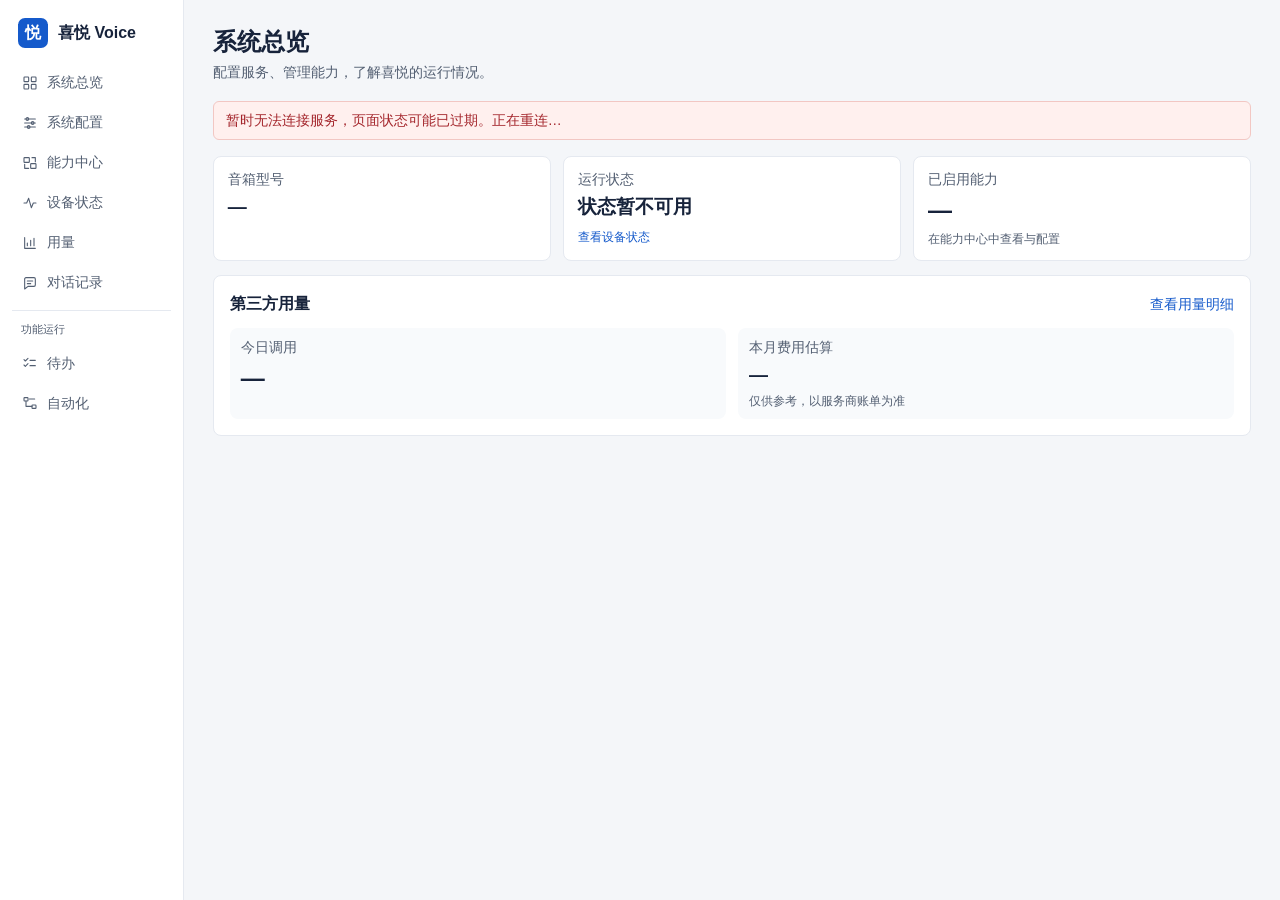
==== web/index.html @ 6c2dd3af "chore: organize source and use a single repository README" ====
<!doctype html>
<html lang="zh-CN">
<head><meta charset="utf-8"><meta name="viewport" content="width=device-width,initial-scale=1"><title>喜悦 Voice · 控制台</title><link rel="stylesheet" href="/style.css"><script src="/app.js" defer></script></head>
<body class="console">
<svg xmlns="http://www.w3.org/2000/svg" class="icon-library" aria-hidden="true" width="0" height="0">
  <symbol id="icon-home" viewBox="0 0 24 24"><rect x="3" y="3" width="7" height="7" rx="1"/><rect x="14" y="3" width="7" height="7" rx="1"/><rect x="3" y="14" width="7" height="7" rx="1"/><rect x="14" y="14" width="7" height="7" rx="1"/></symbol>
  <symbol id="icon-system" viewBox="0 0 24 24"><path d="M4 6h16M4 12h16M4 18h16"/><circle cx="8" cy="6" r="2"/><circle cx="16" cy="12" r="2"/><circle cx="10" cy="18" r="2"/></symbol>
  <symbol id="icon-abilities" viewBox="0 0 24 24"><rect x="3" y="4" width="8" height="7" rx="1"/><rect x="13" y="13" width="8" height="7" rx="1"/><path d="M15 4h5v6M4 14v6h6"/></symbol>
  <symbol id="icon-device-status" viewBox="0 0 24 24"><path d="M3 12h4l3-7 4 14 3-7h4"/></symbol>
  <symbol id="icon-usage" viewBox="0 0 24 24"><path d="M4 4v16h16M8 16v-4m5 4V8m5 8V5"/></symbol>
  <symbol id="icon-dialogues" viewBox="0 0 24 24"><path d="M20 15a2 2 0 0 1-2 2H9l-5 4V6a2 2 0 0 1 2-2h12a2 2 0 0 1 2 2zM8 9h8m-8 4h5"/></symbol>
  <symbol id="icon-tasks" viewBox="0 0 24 24"><path d="m3 7 2 2 4-4m-6 10 2 2 4-4m3-5h8m-8 8h8"/></symbol>
  <symbol id="icon-automation" viewBox="0 0 24 24"><rect x="3" y="4" width="6" height="5" rx="1"/><rect x="15" y="15" width="6" height="5" rx="1"/><path d="M6 9v8h9m-4-11h8"/></symbol>
  <symbol id="icon-timer" viewBox="0 0 24 24"><circle cx="12" cy="13" r="8"/><path d="M12 9v4l3 2M9 2h6m-3 0v3m7 0 2 2"/></symbol>
  <symbol id="icon-alarm" viewBox="0 0 24 24"><circle cx="12" cy="13" r="8"/><path d="M12 9v4l3 2M3 6l4-4m10 0 4 4M6 19l-2 2m14-2 2 2"/></symbol>
  <symbol id="icon-logout" viewBox="0 0 24 24"><path d="M10 20H5V4h5m4 4 4 4-4 4m-5-4h9"/></symbol>
  <symbol id="icon-menu" viewBox="0 0 24 24"><path d="M4 6h16M4 12h16M4 18h16"/></symbol>
  <symbol id="icon-plus" viewBox="0 0 24 24"><path d="M12 5v14M5 12h14"/></symbol>
</svg>
<aside class="sidebar">
  <a class="brand" href="#home"><span class="brandmark" aria-hidden="true">悦</span><span class="brand-name">喜悦 Voice</span></a>
  <button id="mobile-nav-toggle" type="button" class="secondary" aria-controls="console-nav" aria-expanded="false"><svg class="nav-icon" aria-hidden="true"><use href="#icon-menu"></use></svg>菜单</button>
  <nav id="console-nav" aria-label="主导航">
    <button data-page="home" class="selected"><svg class="nav-icon" aria-hidden="true"><use href="#icon-home"></use></svg> 系统总览</button>
    <button data-page="system"><svg class="nav-icon" aria-hidden="true"><use href="#icon-system"></use></svg> 系统配置</button>
    <button data-page="abilities"><svg class="nav-icon" aria-hidden="true"><use href="#icon-abilities"></use></svg> 能力中心</button>
    <button data-page="device-status"><svg class="nav-icon" aria-hidden="true"><use href="#icon-device-status"></use></svg> 设备状态</button>
    <button data-page="usage"><svg class="nav-icon" aria-hidden="true"><use href="#icon-usage"></use></svg> 用量</button>
    <button data-page="dialogues"><svg class="nav-icon" aria-hidden="true"><use href="#icon-dialogues"></use></svg> 对话记录</button>
    <div class="nav-caption">功能运行</div>
    <button data-page="tasks"><svg class="nav-icon" aria-hidden="true"><use href="#icon-tasks"></use></svg> 待办</button>
    <div id="capability-menu"></div>
    <button data-page="automation"><svg class="nav-icon" aria-hidden="true"><use href="#icon-automation"></use></svg> 自动化</button>
    <button id="owner-logout" type="button" hidden><svg class="nav-icon" aria-hidden="true"><use href="#icon-logout"></use></svg>退出登录</button>
  </nav>
</aside>
<main>
  <header class="page-header"><div><h1 id="page-title">系统总览</h1><p id="page-subtitle">配置服务、管理能力，了解喜悦的运行情况。</p></div><div class="page-actions"><button class="primary" id="new-task" hidden><svg class="nav-icon" aria-hidden="true"><use href="#icon-plus"></use></svg>添加待办</button><button class="primary" id="http-open" type="button" hidden><svg class="nav-icon" aria-hidden="true"><use href="#icon-plus"></use></svg>添加工具</button></div></header>
  <div id="connection-error" role="alert" hidden>暂时无法连接服务，页面状态可能已过期。正在重连…</div>
  <section id="home" class="page">
    <section id="first-setup" class="overview-banner" hidden>
      <div><h2>首次配置喜悦</h2><p id="setup-next"></p></div>
      <button id="setup-action" type="button" class="primary">配置大模型</button>
    </section>
    <div class="stats overview-stats"><article><span>音箱型号</span><strong class="text-stat" id="device-name">—</strong><small id="runtime-version"></small></article><article><span>运行状态</span><strong class="text-stat" id="runtime-state">连接中</strong><small id="runtime-uptime">正在读取实时状态</small><a class="stat-link" href="#device-status">查看设备状态</a></article><article><span>已启用能力</span><strong id="stat-abilities">—</strong><small>在能力中心中查看与配置</small></article></div>
    <section class="settings-panel">
      <div class="section-heading"><h2>第三方用量</h2><a href="#usage">查看用量明细</a></div>
      <div class="stats overview-stats">
        <article><span>今日调用</span><strong id="home-usage-calls">—</strong></article>
        <article><span>本月费用估算</span><strong class="text-stat" id="home-usage-cost">—</strong><small id="home-usage-coverage">仅供参考，以服务商账单为准</small></article>
      </div>
    </section>
  </section>
  <section id="abilities" class="page" hidden>
    <div id="ability-list"></div>
  </section>
  <section id="tasks" class="page" hidden><div class="section-heading"><p>记录要做的事，完成后标记。</p></div><div id="task-list"></div>
  </section>
  <section id="timers" class="page" hidden>
    <form id="timer-form" class="settings-panel clock-form">
      <label>名称（可选）<input name="name" maxlength="40"></label>
      <label>小时<input name="hours" type="number" min="0" max="24" value="0" required></label>
      <label>分钟<input name="minutes" type="number" min="0" max="59" value="5" required></label>
      <label>秒<input name="seconds" type="number" min="0" max="59" value="0" required></label>
      <button type="submit" class="primary">开始倒计时</button>
    </form>
    <div id="timer-list"></div>
  </section>
  <section id="alarms" class="page" hidden>
    <form id="alarm-form" class="settings-panel clock-form">
      <label>闹钟名称<input name="name" value="闹钟" maxlength="40" required></label>
      <label>首次响铃时间<input name="local_time" type="datetime-local" required></label>
      <label>重复<select name="repeat"><option value="once">一次</option><option value="daily">每天</option><option value="weekdays">工作日</option></select></label>
      <button type="submit" id="alarm-save" class="primary">添加闹钟</button>
      <button type="button" id="alarm-edit-cancel" class="secondary" hidden>取消编辑</button>
    </form>
    <div id="alarm-list"></div>
  </section>
  <section id="capability" class="page" hidden>
    <div class="actions" id="custom-capability-actions"></div>
    <div id="custom-capability-runs"></div>
  </section>
  <section id="automation" class="page" hidden>
    <div class="automation-tabs" role="group" aria-label="自动化类型">
      <button type="button" data-automation="rules" aria-pressed="true" aria-controls="automation-rules">流程</button>
      <button type="button" data-automation="runs" aria-pressed="false" aria-controls="automation-runs">运行记录</button>
    </div>
    <section id="automation-rules">
      <div class="section-heading"><p><a href="/help.html#automation">查看自动化指南</a></p><div class="actions rule-list-actions">
        <button id="import-ability" type="button" class="secondary">导入流程</button><input id="ability-file" type="file" accept="application/json,.json" hidden>
        <button id="new-schedule" type="button" class="primary">＋ 新建自动化</button>
      </div></div>
      <div id="rule-list"></div>
    </section>
    <section id="automation-runs" hidden>
      <div id="rule-runs"></div>
      <details class="task-log"><summary>执行提示</summary><div id="home-events" class="event-list"></div></details>
    <section id="external-tasks" class="settings-panel" hidden>
      <h2>外部助手任务</h2>
      <form id="external-task-form">
        <label>任务说明<textarea id="external-task-message" rows="3" maxlength="16000" required></textarea></label>
        <button class="primary" type="submit">提交任务</button>
        <p id="external-task-error" role="alert"></p>
      </form>
      <div id="external-task-list"></div>
    </section>
    </section>
  </section>
  <section id="automation-editor" class="page" hidden>
    <form id="rule-form">
      <div class="settings-panel rule-editor-name">
        <a href="#automation">← 返回自动化</a>
        <h2 id="rule-title" tabindex="-1">新建自动化</h2>
        <p id="rule-import-note" class="muted" hidden></p>
        <label>流程名称<input name="name" maxlength="40" required></label>
      </div>
      <div class="rule-editor-layout">
        <div class="settings-panel rule-outline">
          <div id="rule-trigger-slot" class="rule-outline-group">
            <button type="button" class="rule-part" id="rule-trigger-button" aria-controls="rule-trigger-panel" aria-expanded="false"><strong>触发</strong><small id="rule-trigger-summary"></small></button>
            <section id="rule-trigger-panel" class="rule-part-panel" hidden>
              <h3>触发方式</h3>
    <label>触发方式<select name="trigger"><option value="manual">手动运行</option><option value="schedule">到指定时间</option><option value="state">状态变化</option></select></label>
    <div class="field-grid" id="rule-schedule-fields" hidden>
      <label>首次执行<input name="local_time" type="datetime-local"></label>
      <label>重复<select name="repeat"><option value="daily">每天</option><option value="once">一次</option><option value="weekdays">工作日</option></select></label>
    </div>
    <div id="rule-state-trigger" hidden>
      <div id="rule-trigger-state-fields"></div>
    </div>
            </section>
          </div>
          <div id="rule-condition-slot" class="rule-outline-group">
            <button type="button" class="rule-part" id="rule-condition-button" aria-controls="rule-condition-panel" aria-expanded="false"><strong>条件 <span class="muted">（可选）</span></strong><small id="rule-condition-summary"></small></button>
            <section id="rule-condition-panel" class="rule-part-panel" hidden>
              <h3>执行条件</h3>
    <div id="rule-state-conditions"></div>
    <button type="button" id="rule-add-condition" class="secondary">＋ 添加状态条件</button>
    <p id="rule-state-note" class="muted" hidden>目前没有可用的状态来源。请在能力中心配置提供状态的能力。</p>
    <label class="check-label"><input id="rule-use-hours" type="checkbox">只在指定时段执行</label>
    <div class="field-grid" id="rule-hours" hidden>
      <label>时段开始<input name="after" type="time"></label>
      <label>时段结束<input name="before" type="time"></label>
    </div>
            </section>
          </div>
          <div class="rule-steps-heading"><h3>执行步骤</h3><button type="button" id="rule-add-action" class="secondary">＋ 添加步骤</button></div>
          <ol id="rule-actions"></ol>
        </div>
        <div class="settings-panel rule-detail" id="rule-detail"></div>
      </div>
      <div id="rule-preview" class="settings-panel" hidden aria-live="polite"></div>
      <p role="alert" class="form-error"></p>
      <div class="rule-editor-footer"><button type="button" id="rule-preview-button" class="secondary">预览</button><button type="submit" class="primary">保存自动化</button></div>
    </form>
  </section>
  <section id="system" class="page" hidden>
    <div class="settings-surface">
    <nav class="settings-tabs automation-tabs" aria-label="系统配置分类">
      <a data-settings-tab="device" href="#settings/device">设备</a>
      <a data-settings-tab="voice" href="#settings/voice">语音与语言</a>
      <a data-settings-tab="model" href="#settings/model">模型与助手</a>
      <a data-settings-tab="search" href="#settings/search">网页搜索</a>
      <a data-settings-tab="access" href="#settings/access">外部访问</a>
      <a data-settings-tab="privacy" href="#settings/privacy">账号与隐私</a>
    </nav>
    <form data-settings-scope="device" id="settings-device-form" hidden>
      <section class="settings-panel"><div class="panel-heading"><h2>基本设置</h2><p>查看音箱型号，设置唤醒词和计划时区。</p></div><div class="field-grid"><div><span>音箱型号</span><p id="setting-device">型号待确认</p></div><label>唤醒词<input id="setting-wake" required maxlength="48"></label><div class="timezone-picker">
        <label for="setting-timezone">计划时区</label>
        <div class="timezone-control">
          <input id="setting-timezone" role="combobox" aria-autocomplete="list" aria-expanded="false" aria-controls="timezone-list" autocomplete="off" autocapitalize="off" spellcheck="false">
          <button id="timezone-toggle" type="button" aria-label="展开时区选项" aria-controls="timezone-list" tabindex="-1">▾</button>
        </div>
        <ul id="timezone-list" role="listbox" aria-label="时区选项" hidden></ul>
        <small>新建的定时计划按此时区运行。</small>
      </div></div></section>
      <div class="settings-toolbar"><span class="settings-save-state muted" role="status"></span><button type="submit" class="primary" disabled>保存设备设置</button></div>
      <p class="form-error" role="alert"></p>
    </form>
    <form data-settings-scope="voice" id="settings-voice-form" hidden>
      <section class="settings-panel" id="dialogue-settings">
        <div class="panel-heading"><h2>对话语言</h2><p>用同一种语言说话和听回复。默认普通话。</p></div>
        <label>对话语言<select id="dialogue-language" required aria-describedby="dialogue-language-note"></select></label>
        <p id="dialogue-language-note" class="muted"></p>
        <div class="service-actions"><button id="dialogue-probe" type="button" class="secondary">试说一句</button><a href="/help.html#dialogue-languages">查看语言配置指南</a></div>
        <div id="dialogue-probe-result" aria-live="polite" hidden></div>
        <details class="language-guide">
          <summary>怎么开启其他语言</summary>
          <label>想用的语言<select id="dialogue-guide-language"></select></label>
          <div id="dialogue-guide-steps" aria-live="polite"></div>
        </details>
      </section>
      <section class="settings-panel">
        <h2>语音识别 ASR</h2>
        <p id="asr-unavailable"></p>
        <div id="device-asr-fields" class="field-grid" hidden>
          <div class="asr-connection">
            <label>语音识别服务<select id="asr-provider"><option value="doubao">豆包实时语音识别</option><option value="sensevoice">自建 SenseVoice（FunASR）</option></select></label>
            <label id="asr-endpoint-field">服务地址<input type="url" id="asr-endpoint" placeholder="https://识别服务地址/v1" maxlength="2000"></label>
          </div>
          <div class="asr-credentials">
            <label><span id="asr-key-title">访问凭证</span><input type="password" id="asr-key" autocomplete="new-password" maxlength="8192" aria-describedby="asr-key-configured"></label>
            <small id="asr-key-configured"></small>
            <label id="asr-clear-label" class="check-label" hidden><input type="checkbox" id="asr-clear">清除已保存的 ASR 凭证</label>
          </div>
        </div>
        <p id="asr-cloud-note" hidden>唤醒后边录边发送给豆包识别，按识别时长计费。</p>
        <div class="service-actions"><a id="asr-guide" href="/help.html#asr">查看语音识别指南</a><button id="asr-verify" type="button" class="secondary">验证</button></div>
        <p id="asr-verify-result" class="muted" role="status"></p>
      </section>
      <section class="settings-panel" id="tts-settings">
        <h2>语音合成 TTS</h2>
        <p id="tts-system-summary"></p>
        <div id="device-tts-fields" class="field-grid" hidden>
          <label>语音合成服务<select id="tts-provider"><option value="system">音箱系统语音（推荐）</option><option value="doubao">豆包语音合成</option><option value="deepseek">DeepSeek 语音合成</option></select></label>
          <div id="tts-voice-field">
            <label>豆包音色<select id="tts-voice-preset"></select></label>
            <details id="tts-voice-advanced" hidden><summary>高级设置</summary>
              <label>自定义音色 ID<input id="tts-voice" maxlength="200"></label>
            </details>
          </div>
          <label id="tts-deepseek-field">DeepSeek 音色<select id="tts-deepseek-voice"><option value="stella">海星（女声）</option><option value="tide">暗潮（男声）</option></select></label>
          <label id="tts-key-field"><span id="tts-key-title">语音合成 API Key</span><input type="password" id="tts-key" autocomplete="new-password" maxlength="8192"><small id="tts-key-configured"></small></label>
          <label id="tts-clear-label" class="check-label" hidden><input type="checkbox" id="tts-clear">清除已保存的播报凭证</label>
        </div>
        <p id="tts-cloud-note" hidden></p>
        <div class="speech-preview">
          <div class="service-actions"><button id="tts-verify" type="button" class="secondary">试听</button><a href="/help.html#tts">查看语音合成指南</a></div>
        </div>
        <p id="tts-verify-result" class="muted" role="status"></p>
      </section>
      <div class="settings-toolbar"><span class="settings-save-state muted" role="status"></span><button type="submit" class="primary" disabled>保存语音设置</button></div>
      <p class="form-error" role="alert"></p>
    </form>
    <form data-settings-scope="model" id="settings-model-form" hidden>
      <div id="model-settings"></div>
      <details id="advanced-settings" class="settings-panel">
        <summary>高级接入</summary>
        <h2>连接已有助手</h2>
        <p>已经在用 Codex？可以让喜悦把请求交给它，例如请它查看某个项目的构建错误。</p>
        <p>在运行 Codex 的机器上启动喜悦连接器，再填写调用地址和连接器凭证。普通对话只需配置大模型。</p>
        <a href="/help.html#external">查看连接器配置指南</a>
        <label>运行模式<select id="setting-mode">
          <option value="direct">直连大模型</option>
          <option value="external">仅使用外部 Agent</option>
          <option value="hybrid">大模型 + 外部 Agent</option>
        </select></label>
        <p data-verify-mode="hybrid" hidden>普通问题由大模型回答。以「交给外部助手」开头的请求会交给连接器。</p>
        <div id="external-settings"></div>
      </details>
      <div class="settings-toolbar"><span class="settings-save-state muted" role="status"></span><button type="submit" class="primary" disabled>保存模型配置</button></div>
      <p class="form-error" role="alert"></p>
    </form>
    <form id="search-form" class="settings-panel" data-settings-scope="search" hidden>
      <div class="panel-heading"><h2>网页搜索</h2><p>查询近期信息或读取公开网页。使用 DeepSeek 独立搜索接口，适用于音箱的大模型直连模式及混合模式的本地对话。成功且有结果的调用按次计费。</p></div>
      <label class="check-label"><input name="enabled" type="checkbox">启用 DeepSeek 网页搜索</label>
      <label class="check-label"><input name="reuse" type="checkbox">使用已保存的官方 DeepSeek 大模型凭证</label>
      <label id="search-key-label">DeepSeek 搜索 API Key<input name="api_key" type="password" autocomplete="new-password" maxlength="8192"><small id="search-key-status"></small></label>
      <div class="service-actions"><a href="/help.html#network-tools">查看配置指南</a><button id="search-test" type="button" class="secondary">验证</button><button class="primary" type="submit">保存搜索配置</button></div>
      <p id="search-result" role="status"></p>
    </form>
    <div data-settings-scope="access" hidden>
      <section class="settings-panel">
        <div class="panel-heading"><h2>外部访问</h2><p>为外部客户端授予指定的音箱能力。授权有效期 30 天，可随时撤销。</p></div>
        <div id="capability-grants"></div>
        <p id="capability-access-note" class="muted" role="status"></p>
      </section>
      <form id="capability-grant-form" class="settings-panel" hidden>
        <h2>新增客户端授权</h2>
        <label>客户端名称<input name="name" required maxlength="100"></label>
        <fieldset><legend>允许调用的能力</legend><div id="capability-permissions" class="field-grid"></div></fieldset>
        <fieldset id="capability-workflow-section" hidden><legend>允许启动的流程</legend><div id="capability-workflows"></div></fieldset>
        <div class="service-actions"><button class="primary" type="submit">创建授权</button><a href="/help.html#capability-access">查看接入指南</a></div>
      </form>
      <section id="capability-token-panel" class="settings-panel" hidden>
        <h2>客户端凭证</h2>
        <p>凭证只显示这一次。请保存到客户端的安全存储。</p>
        <label>访问令牌<input id="capability-token" type="password" readonly autocomplete="off"></label>
        <div class="service-actions"><button id="capability-token-copy" type="button" class="secondary">复制令牌</button><button id="capability-token-dismiss" type="button" class="secondary">关闭</button></div>
      </section>
    </div>
    <div data-settings-scope="privacy" hidden>
    <section id="owner-management" class="settings-panel" hidden>
      <h2>管理员账号</h2>
      <button id="owner-change" type="button" class="secondary">修改密码</button>
    </section>
    <section class="settings-panel" id="privacy-settings">
      <h2>隐私与记录</h2><label class="check-label"><input id="dialogue-enabled" type="checkbox">保存对话文字</label>
      <small>开启后在音箱本机保存识别文字和回复，切换后立即生效。</small>
      <div class="service-actions"><button type="button" id="dialogue-clear" class="secondary">清空记录</button></div>
    </section>
    </div>
    </div>
  </section>
  <section id="device-status" class="page" hidden>
    <section class="settings-panel" id="voice-monitor" hidden>
      <h2>语音助手</h2><p id="voice-state"></p><p id="voice-timing" class="muted"></p>
    </section>
    <section class="settings-panel"><h2>服务状态</h2><div id="service-status"></div></section>
    <section class="system-card"><h2>运行信息</h2><dl><dt>服务运行时间</dt><dd id="status-uptime">—</dd><dt>程序堆内存</dt><dd id="status-memory">—</dd></dl></section>
  </section>
  <section id="usage" class="page" hidden>
    <section class="settings-panel">
      <h2>第三方服务用量</h2>
      <p class="muted">每日汇总最多保留 90 天。计量和费用估算仅供参考，以服务商账单为准。</p>
      <div class="activity-filters">
        <label>时间<select id="usage-days"><option value="7">最近 7 天</option><option value="30" selected>最近 30 天</option><option value="90">最近 90 天</option></select></label>
        <label>类型<select id="usage-type"><option value="">所有类型</option><option value="asr">语音识别</option><option value="llm">大模型</option><option value="tts">语音合成</option><option value="external">外部 Agent</option><option value="ability">付费能力</option><option value="search">网页搜索</option></select></label>
        <label>服务商<select id="usage-provider"><option value="">所有服务商</option></select></label>
      </div>
      <div class="stats overview-stats"><article><span>调用</span><strong id="usage-requests">—</strong><small id="usage-measured"></small></article><article><span>预估费用</span><strong class="text-stat" id="usage-estimated">—</strong><small id="usage-coverage"></small></article><article><span>音频时长 / 合成字符</span><strong class="text-stat" id="usage-voice-units">—</strong><small id="usage-tokens"></small></article></div>
      <details class="usage-trend"><summary>查看用量趋势</summary>
      <div class="activity-charts">
        <section><h3>每日预估费用</h3><label id="usage-currency-label" hidden>币种<select id="usage-currency"></select></label><div id="usage-cost-chart"></div></section>
        <section><h3>每日调用次数</h3><div id="usage-call-chart"></div><div id="usage-chart-legend" class="activity-legend"></div></section>
      </div>
      </details>
      <p id="usage-error" class="form-error" role="alert"></p>
      <details>
        <summary>设置估算单价</summary>
        <p class="muted">按服务商与模型或资源填写。新单价用于之后的调用。</p>
        <form id="usage-rate-form">
          <div class="activity-filters">
            <label>类型<select name="service"><option value="llm">大模型</option><option value="asr">语音识别</option><option value="tts">语音合成</option><option value="external">外部 Agent</option><option value="ability">付费能力</option></select></label>
            <label>服务商 ID<input name="provider" required maxlength="100" placeholder="例如 deepseek"></label>
            <label>模型或资源 ID<input name="model" maxlength="200" placeholder="例如 deepseek-flash"></label>
            <label>币种<input name="currency" required pattern="[A-Za-z]{3}" value="CNY" maxlength="3"></label>
          </div>
          <div class="activity-filters" id="usage-rate-fields"></div>
          <button type="submit" class="secondary">保存单价</button>
        </form>
      </details>
    </section>
    <section class="settings-panel">
      <h2>最近调用</h2>
      <p class="muted">明细保留 7 天，最多 1,000 条或 1 MiB。</p>
      <div id="usage-history" class="usage-history"></div>
      <div class="service-actions"><button type="button" id="usage-prev" class="secondary">上一页</button><span id="usage-page"></span><button type="button" id="usage-next" class="secondary">下一页</button></div>
    </section>
  </section>
  <section id="dialogues" class="page" hidden>
    <div class="section-heading"><p>保留最近 7 天，最多 2 MiB。</p><button class="secondary" type="button" data-go="settings/privacy">记录设置</button></div>
    <form id="dialogue-range" class="service-actions dialogue-filters">
      <label>开始日期<input type="date" id="dialogue-from" required></label>
      <label>结束日期<input type="date" id="dialogue-to" required></label>
      <button type="submit" class="primary">查询</button>
      <p class="form-error" role="alert"></p>
    </form>
    <div id="dialogue-list"></div>
    <div class="service-actions"><button type="button" id="dialogue-prev" class="secondary">上一页</button><span id="dialogue-page"></span><button type="button" id="dialogue-next" class="secondary">下一页</button></div>
  </section>
</main>
<dialog id="room-audio-dialog" class="drawer" aria-labelledby="room-audio-title">
      <div class="dialog-heading"><h2 id="room-audio-title">远程听音</h2><button type="button" data-close aria-label="关闭">×</button></div>
      <p>用安卓手机上的 <strong>IP Webcam</strong> 收音，喜悦音箱实时播放。</p>
      <ol class="muted">
        <li>让手机和音箱连到同一网络。<a href="https://play.google.com/store/apps/details?id=com.pas.webcam" target="_blank" rel="noopener">打开 IP Webcam 下载页</a>。</li>
        <li>打开 IP Webcam，允许使用麦克风，滑到页面底部点「启动服务器 / Start server」。</li>
        <li>复制手机上显示的地址，后面加上 <code>/audio.wav</code>，填到下方并点「验证连接」。</li>
      </ol>
      <p class="muted">其他应用也可用，前提是能提供局域网 HTTP WAV 直播地址。音箱只进行实时播放。开启后，音箱重启会恢复听音。点「停止听音」可关闭。</p>
      <div class="capability-runtime">
        <div><p id="room-audio-status" role="status">正在读取状态</p><small id="room-audio-last" class="muted"></small></div>
        <button id="room-audio-play" type="button" class="primary" disabled>开始听音</button>
      </div>
      <form id="room-audio-form">
        <div class="field-grid room-audio-fields">
          <label class="room-audio-source">IP Webcam 收音地址<input id="room-audio-source" type="url" maxlength="500" autocomplete="off" placeholder="http://手机IP:端口/audio.wav"></label>
          <label>收音名称（可选）<input id="room-audio-name" type="text" maxlength="60" placeholder="例如卧室"></label>
          <label>播放音量 (%)<input id="room-audio-volume" type="number" min="0" max="100" step="1" value="70" required></label>
        </div>
        <details id="room-audio-login">
          <summary>IP Webcam 用户名和密码（可选）</summary>
          <label>用户名<input id="room-audio-username" type="text" maxlength="128" autocomplete="off"></label>
          <label>密码<input id="room-audio-password" type="password" maxlength="1024" autocomplete="new-password"></label>
          <small id="room-audio-auth-note" class="muted">在 IP Webcam 开启访问密码时填写。更换地址或用户名后，请重新输入密码。</small>
        </details>
        <div class="actions">
          <button id="room-audio-save" type="submit" class="secondary" disabled>保存并生效</button>
          <button id="room-audio-verify" type="button" class="secondary" disabled>验证连接</button>
        </div>
        <small class="muted">开始听音会直接使用当前填写的设置。</small>
        <p id="room-audio-check" role="status" class="muted" hidden></p>
      </form>
    </dialog>
<dialog id="rule-run-dialog" class="drawer" aria-labelledby="rule-run-title">
  <div class="dialog-heading"><h2 id="rule-run-title">执行详情</h2><button type="button" data-close aria-label="关闭">×</button></div>
  <div id="rule-run-body" aria-live="polite"></div>
</dialog>
<dialog id="task-dialog" aria-labelledby="task-title">
  <form id="task-form"><div class="dialog-heading"><h2 id="task-title">添加待办</h2><button type="button" data-close aria-label="关闭">×</button></div>
  <input id="task-ability" type="hidden"><div id="task-fields"></div><p class="form-error" role="alert"></p><button class="primary" type="submit">确认</button></form>
</dialog>
<dialog id="usage-detail" class="drawer" aria-labelledby="usage-detail-title">
  <div class="dialog-heading"><h2 id="usage-detail-title">调用详情</h2><button type="button" data-close aria-label="关闭">×</button></div>
  <dl id="usage-detail-fields" class="detail-list"></dl>
</dialog>
<dialog id="dialogue-detail" class="drawer" aria-labelledby="dialogue-detail-title">
  <div class="dialog-heading"><h2 id="dialogue-detail-title">对话详情</h2><button type="button" data-close aria-label="关闭">×</button></div>
  <div id="dialogue-detail-body"></div>
</dialog>
<dialog id="practice-dialog" class="drawer" aria-labelledby="practice-title">
  <form id="practice-form">
    <div class="dialog-heading"><h2 id="practice-title">外语陪练</h2><button type="button" data-close aria-label="关闭">×</button></div>
    <p>用选定语言模拟场景、练习表达。说「陪我练口语，模拟点咖啡」开始，说「退出陪练」结束。</p>
    <label class="check-label"><input type="checkbox" name="enabled">启用外语陪练</label>
    <label>陪练语言<select name="language"></select></label>
    <p id="practice-note" class="muted"></p>
    <ul id="practice-language-limits" class="muted"></ul>
    <a href="/help.html#dialogue-languages">查看语言配置指南</a>
    <p id="practice-result" role="status"></p>
    <div class="actions"><a href="#settings/voice" id="practice-voice-link">配置语音服务</a><button type="submit" class="primary">保存陪练设置</button></div>
  </form>
</dialog>
<dialog id="ha-dialog" class="drawer" aria-labelledby="ha-title">
  <div class="dialog-heading"><h2 id="ha-title">Home Assistant</h2><button type="button" data-close aria-label="关闭">×</button></div>
  <p>在 Home Assistant 的个人资料页创建长期访问令牌。保存连接后，选择喜悦可以使用的实体。</p>
  <form id="ha-connection-form">
    <label>服务地址<input name="endpoint" type="url" required placeholder="http://192.168.1.20:8123"></label>
    <label>长期访问令牌<input name="api_key" type="password" autocomplete="new-password"><small id="ha-key-status"></small></label>
    <div class="actions"><button class="secondary" type="submit">保存连接</button><button id="ha-reload" class="secondary" type="button">读取实体</button></div>
    <p id="ha-connection-status" role="status"></p>
  </form>
  <div id="ha-tool-list"></div>
  <form id="ha-tool-form" hidden>
    <label>实体<select name="entity" required></select></label>
    <label>操作<select name="operation"><option value="state">读取状态</option><option value="turn_on">开启</option><option value="turn_off">关闭</option></select></label>
    <label>工具名称<input name="name" maxlength="40" required></label>
    <label class="check-label"><input type="checkbox" name="voice">允许语音查询</label>
    <label class="check-label"><input type="checkbox" name="automation">可作为自动化动作</label>
    <p id="ha-tool-status" role="status"></p>
    <div class="actions"><button class="primary" type="submit">保存实体工具</button></div>
  </form>
</dialog>
<dialog id="http-dialog" class="drawer" aria-labelledby="http-title">
  <form id="http-tool-form">
    <div class="dialog-heading"><h2 id="http-title">自定义 HTTP 工具</h2><button type="button" data-close aria-label="关闭">×</button></div>
    <label>名称<input name="name" maxlength="40" required placeholder="例如：查询空气质量"></label>
    <label>用途说明<input name="description" maxlength="165" required placeholder="告诉喜悦何时调用、参数代表什么"></label>
    <div class="field-grid"><label>请求方法<select name="method"><option>GET</option><option>POST</option></select></label><label>固定请求地址<input name="endpoint" type="url" required placeholder="https://example.com/api/air"></label></div>
    <label>Bearer Token（可选）<input name="api_key" type="password" autocomplete="new-password"><small id="http-key-status"></small></label>
    <label class="check-label" id="http-clear-label" hidden><input name="clear_key" type="checkbox">清除已保存的凭证</label>
    <details id="http-response"><summary>响应设置</summary>
      <label>提取字段（可选）<input name="extract" placeholder="例如 items.0.status"><small>留空时使用完整响应。可填写点分隔路径或 JSON Pointer。</small></label>
    </details>
    <fieldset><legend>调用参数</legend><div id="http-params"></div><button id="http-add-param" type="button" class="secondary">添加参数</button></fieldset>
    <label class="check-label"><input name="voice" type="checkbox">允许语音调用（GET）</label>
    <label class="check-label"><input name="automation" type="checkbox">可作为自动化动作</label>
    <div class="actions"><button class="secondary" id="http-test" type="button">试运行</button><button class="primary" type="submit">保存工具</button></div>
    <pre id="http-result" class="network-result" role="status" hidden></pre>
  </form>
</dialog>
<dialog id="config-dialog" class="drawer" aria-labelledby="config-title"><form id="config-form"><div class="dialog-heading"><h2 id="config-title">能力配置</h2><button type="button" data-close aria-label="关闭">×</button></div><p id="config-description" class="muted"></p><ol id="flow-steps" class="flow-steps" hidden></ol><label class="check-label"><input id="config-enabled" type="checkbox"><span id="config-enable-label">启用此能力</span></label><div id="config-fields"></div><p class="form-error" role="alert"></p><div class="actions"><button id="config-run" type="button" class="secondary" hidden>运行流程</button><button class="primary" type="submit">保存配置</button></div></form></dialog>
<dialog id="pair-dialog" aria-labelledby="pair-title">
  <h2 id="pair-title">登录喜悦 Voice</h2>
  <form id="pair-form">
    <label>管理员用户名<input id="owner-name" autocomplete="username" required maxlength="64"></label>
    <label>管理员密码<input id="owner-password" type="password" autocomplete="current-password" required maxlength="256"></label>
    <p id="setup-strength" class="password-strength" role="status" hidden><span class="strength-bar" aria-hidden="true"></span><span class="strength-label"></span></p>
    <label id="setup-repeat-field" hidden>确认密码<input id="setup-repeat-password" type="password" autocomplete="new-password" maxlength="256"></label>
    <p role="alert" id="pair-error"></p>
    <button type="submit" id="pair-submit" class="primary">登录</button>
  </form>
  <p id="owner-install-needed" hidden>请在与音箱同一局域网下打开此地址，完成首次设置。</p>
  <section id="device-login" hidden aria-labelledby="device-login-title">
    <h3 id="device-login-title">音箱确认登录</h3>
    <p>忘记密码时，用音箱确认登录，再设置新密码。</p>
    <div id="device-login-actions">
      <button id="device-voice" type="button" class="secondary">语音确认</button>
      <button id="device-button" type="button" class="secondary">按键确认</button>
    </div>
    <p id="device-login-hint" role="status"></p>
    <p id="device-login-time"></p>
    <button id="device-login-cancel" type="button" class="text-button" hidden>取消确认</button>
  </section>
</dialog>
<dialog id="owner-change-dialog" aria-labelledby="owner-change-title">
  <form id="owner-change-form">
    <div class="dialog-heading"><h2 id="owner-change-title">修改管理员密码</h2><button type="button" data-close aria-label="关闭">×</button></div>
    <p>设置成功后，当前页面保持登录，之前的会话失效。</p>
    <label>新密码<input id="new-owner-password" type="password" autocomplete="new-password" required maxlength="256"></label>
    <p id="password-strength" class="password-strength" role="status" hidden><span class="strength-bar" aria-hidden="true"></span><span class="strength-label"></span></p>
    <label>确认新密码<input id="repeat-owner-password" type="password" autocomplete="new-password" required maxlength="256"></label>
    <p id="owner-change-error" role="alert"></p>
    <button type="submit" class="primary">保存新密码</button>
  </form>
</dialog>
<div id="toast" role="status" hidden></div>
</body></html>
---- style.css ----
:root {
  color-scheme: light;
  --paper: #f4f6f9;
  --surface: #fff;
  --ink: #17233b;
  --muted: #535f72;
  --line: #e5e9f0;
  --control: #d3d9e4;
  --primary: #155acb;
  --primary-hover: #104fb7;
  --pale: #e9f2ff;
  --table-head: #f8fafc;
  --success-ink: #176530;
  --success-fill: #e8f6ec;
  --warning-ink: #85440b;
  --warning-fill: #fff2dc;
  --danger: #a4262c;
  --radius: 6px;
  --nav-width: 184px;
  font: 14px/1.5 -apple-system, BlinkMacSystemFont, "PingFang SC", "Microsoft YaHei", sans-serif;
  background: var(--paper);
  color: var(--ink);
}

*, *::before, *::after { box-sizing: border-box; }
body { margin: 0; }
[hidden] { display: none !important; }
:where(h1, h2, h3, p) { margin: 0; }
h1 { font-size: 24px; line-height: 1.3; font-weight: 650; }
h2 { font-size: 16px; font-weight: 650; }
h3 { font-size: 14px; }
a { color: var(--primary); text-decoration: none; }
a:hover { text-decoration: underline; }
:where(button, input, select, textarea) { font: inherit; }
button { color: inherit; padding: 5px 11px; min-height: 32px; border: 1px solid transparent; border-radius: var(--radius); background: transparent; cursor: pointer; }
button:disabled { cursor: default; opacity: .56; }
:where(button, a, input, select, textarea, summary):focus-visible { outline: 2px solid var(--primary); outline-offset: 3px; }
.primary { background: var(--primary); color: white; white-space: nowrap; }
.primary:not(:disabled):hover { background: var(--primary-hover); }
.secondary { background: var(--surface); border-color: var(--control); }
.secondary:not(:disabled):hover { border-color: var(--primary); color: var(--primary); }
.text-button, .table-link { color: var(--primary); }
.text-button:hover, .table-link:hover { background: var(--pale); }
.muted { color: var(--muted); font-size: 13px; }
small { font-size: 12px; }
.form-error { color: var(--danger); font-size: 13px; margin-block: 8px; }
.form-error:empty, [role="status"]:empty, #pair-error:empty, #external-task-error:empty { display: none; }
.empty { background: var(--surface); border: 1px solid var(--line); border-radius: 8px; color: var(--muted); padding: 24px 16px; text-align: center; }
#connection-error { background: #fff0ee; color: var(--danger); border: 1px solid #f2c7c3; border-radius: var(--radius); padding: 8px 12px; margin-bottom: 16px; }

/* Console shell */
.icon-library { position: absolute; pointer-events: none; }
.nav-icon { display: inline-block; width: 16px; height: 16px; flex: none; fill: none; stroke: currentColor; stroke-width: 1.65; stroke-linecap: round; stroke-linejoin: round; }
.sidebar { position: fixed; inset: 0 auto 0 0; display: flex; flex-direction: column; width: var(--nav-width); padding: 0 12px 12px; background: var(--surface); border-right: 1px solid var(--line); overflow-y: auto; }
.brand { display: flex; align-items: center; gap: 10px; padding: 18px 6px 16px; color: var(--ink); font-size: 16px; font-weight: 650; white-space: nowrap; }
.brand:hover { text-decoration: none; }
.brandmark { display: grid; place-items: center; width: 30px; height: 30px; background: var(--primary); color: white; border-radius: 7px; }
.sidebar > nav { display: flex; flex: 1 0 auto; flex-direction: column; gap: 3px; }
.sidebar nav button { display: flex; align-items: center; gap: 9px; min-height: 37px; padding: 5px 9px; text-align: left; color: var(--muted); }
.sidebar nav button:hover { background: var(--table-head); color: var(--ink); }
.sidebar nav button.selected { background: var(--pale); color: var(--primary); font-weight: 600; }
.nav-caption { color: var(--muted); font-size: 11px; padding: 10px 9px 4px; margin-top: 6px; border-top: 1px solid var(--line); }
#capability-menu { display: contents; }
#owner-logout { margin-top: auto; }
#mobile-nav-toggle { display: none; align-items: center; gap: 6px; }
.console > main { margin-left: var(--nav-width); min-width: 0; padding: 26px clamp(16px, 2.25vw, 36px) 32px; }
.page-header { display: flex; align-items: center; justify-content: space-between; flex-wrap: wrap; gap: 10px 16px; margin-bottom: 18px; }
.page-header p { color: var(--muted); margin-top: 5px; }
.page-actions:has(button:not([hidden])) { display: flex; gap: 8px; }
.page-actions > button { display: inline-flex; align-items: center; gap: 6px; }
.page-actions:empty, .page-actions:not(:has(button:not([hidden]))) { display: none; }

/* Shared panels, status and tables */
.settings-panel, .system-card, .task-card { background: var(--surface); border: 1px solid var(--line); border-radius: 8px; margin-bottom: 14px; padding: 16px; min-width: 0; }
:is(.settings-panel, .system-card, .task-card) > h2 { margin-bottom: 8px; }
:is(.settings-panel, .system-card, dialog) > p:not(:empty) { margin: 6px 0 10px; }
.panel-heading { margin-bottom: 8px; }
.panel-heading p { color: var(--muted); font-size: 13px; margin-top: 4px; }
.section-heading, .card-top { display: flex; align-items: center; justify-content: space-between; flex-wrap: wrap; gap: 8px 12px; margin-bottom: 10px; }
.section-heading p, .capability-info p { color: var(--muted); }
.overview-banner { display: flex; justify-content: space-between; align-items: center; gap: 12px; flex-wrap: wrap; margin-bottom: 14px; padding: 12px 16px; border: 1px solid #d4e5ff; border-radius: 8px; background: var(--pale); }
.overview-banner p { margin-top: 4px; color: var(--muted); }
.stats { display: grid; grid-template-columns: repeat(3, minmax(0, 1fr)); gap: 12px; margin: 12px 0 14px; }
.stats article { background: var(--surface); border: 1px solid var(--line); border-radius: 8px; padding: 12px 14px; overflow-wrap: anywhere; }
.stats span, .stats small { display: block; color: var(--muted); }
.stats strong { display: block; font-size: 24px; line-height: 1.25; font-weight: 650; margin: 5px 0; font-variant-numeric: tabular-nums; }
.stats .text-stat { font-size: 19px; }
#home > .stats { margin-top: 0; }
#home .settings-panel .stats { margin-bottom: 0; grid-template-columns: repeat(2,minmax(0,1fr)); }
#home .settings-panel .stats article, #usage .stats article { padding: 8px 10px; border-color: transparent; background: var(--table-head); }
.system-card dl { display: grid; grid-template-columns: minmax(90px, 140px) minmax(0,1fr); gap: 9px; margin: 0; }
.system-card dt { color: var(--muted); }
.system-card dd { margin: 0; overflow-wrap: anywhere; }
.badge { display: inline-block; padding: 1px 7px; border-radius: 4px; color: var(--success-ink); background: var(--success-fill); font-size: 12px; white-space: nowrap; }
.badge.paused { color: #4b586e; background: #f0f2f5; }
.badge.waiting { color: var(--warning-ink); background: var(--warning-fill); }
.badge.error { color: var(--danger); background: #fff0ee; }
.badge.info { color: var(--primary); background: var(--pale); }
.countdown { font-variant-numeric: tabular-nums; color: var(--primary); font-weight: 650; }
.actions, .service-actions, .table-actions { display: flex; flex-wrap: wrap; align-items: center; gap: 8px; margin-top: 10px; }
.actions .main-action { background: var(--primary); color: white; }
.actions .danger { color: var(--danger); }
.table-actions { margin-top: 0; }
.table-actions button { font-size: 13px; white-space: nowrap; margin: 0; }
.table-link { padding: 3px 6px; }
.desktop-table, .usage-history { overflow: auto; border: 1px solid var(--line); border-radius: 8px; background: var(--surface); }
.desktop-table table, .usage-history table { width: 100%; border-collapse: collapse; font-size: 13px; text-align: left; }
.desktop-table :is(th,td), .usage-history :is(th,td) { padding: 8px 12px; border-bottom: 1px solid var(--line); vertical-align: middle; }
.desktop-table th, .usage-history th { background: var(--table-head); white-space: nowrap; font-weight: 600; }
.desktop-table tbody tr:hover, .usage-history tbody tr:hover { background: #f8fbff; }
.desktop-table tbody tr:last-child td, .usage-history tbody tr:last-child td { border-bottom: 0; }
.desktop-table td:first-child { min-width: 90px; overflow-wrap: anywhere; }
.usage-history table { white-space: nowrap; }
.capability-table th:nth-child(2), .capability-table td:nth-child(2) { width: 108px; }
.capability-table th:last-child, .capability-table td:last-child { width: 146px; }
.capability-table th:last-child { padding-left: 18px; }
.ability-center-table :is(th,td):nth-child(3) { width: 124px; }
.ability-center-table td:nth-child(3) { color: var(--muted); }

.capability-info p { font-size: 12px; margin-top: 2px; overflow-wrap: anywhere; }
.capability-runtime { display: flex; align-items: center; justify-content: space-between; flex-wrap: wrap; gap: 8px; padding: 10px 12px; background: var(--pale); border-radius: var(--radius); margin: 10px 0 12px; }
.capability-runtime small:empty { display: none; }
.flow-steps { padding-left: 20px; overflow-wrap: anywhere; }
.flow-steps li + li { margin-top: 5px; }
.task-log { margin: 14px 0; color: var(--muted); }
.event-list { max-height: 410px; overflow: auto; }
.event { border-left: 2px solid var(--line); padding-left: 11px; margin: 8px 0; }
.event time { color: var(--muted); font-size: 12px; }
.event p { overflow-wrap: anywhere; }
.connector-result, .network-result { white-space: pre-wrap; overflow-wrap: anywhere; }
.network-result { max-height: 14rem; overflow: auto; }

/* Forms and settings */
label { display: grid; gap: 5px; font-size: 13px; margin: 9px 0; }
input, select, textarea { width: 100%; max-width: 100%; min-width: 0; min-height: 32px; padding: 4px 8px; border: 1px solid var(--control); border-radius: var(--radius); color: var(--ink); background: var(--surface); }
input:is(:disabled, [readonly]), select:disabled { background: var(--table-head); color: var(--muted); }
input::placeholder, textarea::placeholder { color: #637084; opacity: 1; }
textarea { resize: vertical; }
.check-label { display: flex; align-items: center; gap: 7px; }
.check-label input { width: auto; min-height: 0; flex: none; accent-color: var(--primary); }
.field-grid { display: grid; grid-template-columns: repeat(2,minmax(0,1fr)); column-gap: 14px; }
.field-grid label { min-width: 0; }
.settings-surface { --label-width: 116px; --setting-field-width: 360px; --form-gap: 10px; background: var(--surface); border: 1px solid var(--line); border-radius: 8px; min-width: 0; }
.settings-tabs, .automation-tabs { display: flex; align-items: center; flex-wrap: wrap; gap: 4px 18px; margin: 0; }
.settings-tabs { padding: 0 18px; border-bottom: 1px solid var(--line); }
.settings-tabs a { display: inline-flex; align-items: center; min-height: 42px; padding: 4px 0; border-bottom: 2px solid transparent; color: var(--muted); white-space: nowrap; }
.settings-tabs a:hover { text-decoration: none; color: var(--primary); }
.settings-tabs a[aria-current="page"] { color: var(--primary); border-bottom-color: var(--primary); font-weight: 650; }
#automation > .automation-tabs { margin-bottom: 14px; gap: 4px; }
.automation-tabs button[aria-pressed="true"] { background: var(--pale); color: var(--primary); font-weight: 650; }
.settings-surface [data-settings-scope] { padding: 0 16px 12px; min-width: 0; }
.settings-surface .settings-panel, .settings-surface #search-form { border: 0; border-radius: 0; padding: 14px 0 12px; margin: 0; box-shadow: none; }
.settings-surface #search-form { padding-inline: 16px; }
.settings-surface :is(.settings-panel + .settings-panel, #model-settings + details) { border-top: 1px solid var(--line); }
.settings-surface .field-grid { grid-template-columns: minmax(0,1fr); }
.settings-surface label:not(.check-label):has(> :is(input, select)) {
  display: grid;
  grid-template-columns: var(--label-width) minmax(0,var(--setting-field-width));
  align-items: baseline;
  column-gap: var(--form-gap);
}
.settings-surface label:not(.check-label) > :is(input, select) { grid-column: 2; grid-row: 1; }
.settings-surface label:not(.check-label) > small { grid-column: 2; color: var(--muted); }
.asr-connection, .asr-credentials { display: contents; }
#asr-key-configured { color: var(--muted); margin-inline-start: calc(var(--label-width) + var(--form-gap)); }
#asr-key-configured:empty, #tts-key-configured:empty { display: none; }
.settings-surface :is(.service-actions, .field-grid .check-label) { margin-inline-start: calc(var(--label-width) + var(--form-gap)); }
.settings-surface .speech-preview > label { flex: 0 1 calc(var(--label-width) + var(--setting-field-width) + var(--form-gap)); }
.speech-preview { display: flex; align-items: center; gap: 6px 10px; flex-wrap: wrap; }
.settings-surface .speech-preview .service-actions { margin: 0; }
.settings-surface .speech-preview > label { margin: 4px 0; }
.settings-toolbar { display: flex; align-items: center; justify-content: space-between; flex-wrap: wrap; gap: 8px; width: min(100%,calc(var(--label-width) + var(--setting-field-width) + var(--form-gap))); border-top: 1px solid var(--line); margin: 4px 0 0; padding-top: 10px; }
.settings-toolbar button { margin-left: auto; }
#settings-device-form .field-grid > div:first-child,
.settings-surface .timezone-picker { display: grid; grid-template-columns: var(--label-width) minmax(0,var(--setting-field-width)); align-items: baseline; gap: 5px var(--form-gap); }
#settings-device-form .field-grid > div:first-child { font-size: 13px; margin-top: 6px; }
#setting-device { color: var(--muted); }
.timezone-picker { position: relative; min-width: 0; }
.timezone-picker > small { grid-column: 2; color: var(--muted); }
.timezone-picker > label { margin: 0; }
.timezone-control { position: relative; }
.timezone-control input { padding-right: 34px; }
.timezone-control button { position: absolute; right: 2px; top: 50%; transform: translateY(-50%); background: transparent; color: var(--primary); padding: 1px 6px; min-height: 26px; }
#timezone-list { position: absolute; z-index: 4; top: 33px; left: calc(var(--label-width) + var(--form-gap)); right: auto; width: min(var(--setting-field-width), calc(100% - var(--label-width) - var(--form-gap))); max-height: 226px; overflow: auto; overscroll-behavior: contain; background: var(--surface); border: 1px solid var(--line); border-radius: var(--radius); box-shadow: 0 8px 24px #17233b22; list-style: none; margin: 0; padding: 4px; }
#timezone-list li { padding: 6px 8px; overflow-wrap: anywhere; }
#timezone-list [role="option"] { cursor: pointer; }
#timezone-list [role="option"]:hover, #timezone-list [aria-selected="true"] { background: var(--pale); }
.timezone-empty { color: var(--muted); }
summary { cursor: pointer; font-weight: 600; }
#advanced-settings h2 { margin-top: 12px; }
#advanced-settings p { color: var(--muted); margin-block: 5px; }

/* Dialogs and right-side configuration */
dialog { color: var(--ink); background: var(--surface); border: 1px solid var(--line); border-radius: 8px; width: min(490px,calc(100% - 24px)); max-height: 90dvh; padding: 16px; box-shadow: 0 16px 54px #17233b25; }
dialog::backdrop { background: #15213661; }
.dialog-heading { display: flex; justify-content: space-between; align-items: center; gap: 10px; margin-bottom: 9px; }
.dialog-heading h2 { margin: 0; }
.dialog-heading button { color: var(--muted); font-size: 20px; line-height: 1; padding: 3px 7px; }
.dialog-heading button:hover { background: var(--table-head); }
dialog.drawer { position: fixed; inset: 0 0 0 auto; width: min(455px,100%); height: 100dvh; max-width: none; max-height: none; margin: 0; border: 0; border-left: 1px solid var(--line); border-radius: 0; padding: 0 16px 16px; overflow: auto; }
dialog.drawer .dialog-heading { position: sticky; z-index: 2; top: 0; padding: 10px 16px; margin-inline: -16px; border-bottom: 1px solid var(--line); background: var(--surface); }
dialog.drawer > form:only-child { display: flex; flex-direction: column; min-height: 100%; }
dialog.drawer > form:only-child > :is(.actions, .drawer-footer) { margin-top: auto; padding-top: 12px; }
dialog.drawer .field-grid { grid-template-columns: 1fr; }
#dialogue-detail { overflow-wrap: anywhere; }
#room-audio-dialog ol { padding-left: 20px; }
#ha-tool-list:not(:empty) { margin-block: 12px; }
#ha-tool-list .capability-table th:nth-child(2), #ha-tool-list .capability-table td:nth-child(2) { width: auto; }
#ha-tool-list .capability-table th:last-child, #ha-tool-list .capability-table td:last-child { width: auto; }
#ha-tool-form { border-top: 1px solid var(--line); padding-top: 8px; }
#http-tool-form fieldset { min-width: 0; border: 1px solid var(--line); border-radius: var(--radius); }
.network-parameter { display: grid; align-items: end; grid-template-columns: repeat(3,minmax(0,1fr)) auto; gap: 6px; margin-bottom: 7px; }
.network-parameter label { min-width: 0; margin: 0; }
.password-strength { display: flex; align-items: center; gap: 8px; font-size: 12px; margin: 4px 0 12px; }
.strength-bar { width: 72px; height: 5px; border-radius: 4px; }
.password-strength[data-level="weak"] { color: var(--danger); }
.password-strength[data-level="weak"] .strength-bar { background: linear-gradient(to right,#b94038 33%,var(--line) 33%); }
.password-strength[data-level="medium"] { color: var(--warning-ink); }
.password-strength[data-level="medium"] .strength-bar { background: linear-gradient(to right,#b98121 66%,var(--line) 66%); }
.password-strength[data-level="strong"] { color: var(--success-ink); }
.password-strength[data-level="strong"] .strength-bar { background: #337f55; }
#toast { position: fixed; z-index: 10; bottom: 16px; left: 50%; transform: translateX(-50%); background: var(--ink); color: white; padding: 8px 12px; border-radius: var(--radius); max-width: 90vw; box-shadow: 0 4px 14px #17233b20; }

/* Usage, history and scheduling */
.activity-filters { display: grid; grid-template-columns: repeat(auto-fit,minmax(min(100%,145px),1fr)); gap: 0 12px; align-items: end; }
.activity-charts { display: grid; grid-template-columns: repeat(auto-fit,minmax(min(100%,285px),1fr)); gap: 14px; margin-block: 12px; }
.activity-charts svg { display: block; width: 100%; height: auto; }
.activity-charts text { fill: var(--muted); font: 12px system-ui; }
.activity-chart-axis { stroke: var(--line); }
.activity-cost-line { stroke: var(--primary); fill: none; stroke-width: 2; }
.activity-cost-point, .usage-type-llm { fill: var(--primary); background: var(--primary); }
.usage-type-asr { fill: #2e8094; background: #2e8094; }
.usage-type-tts { fill: #a57938; background: #a57938; }
.usage-type-external { fill: #7d689b; background: #7d689b; }
.usage-type-ability { fill: #ad6462; background: #ad6462; }
.usage-type-search { fill: #8b572a; background: #8b572a; }
.activity-legend { display: flex; flex-wrap: wrap; gap: 8px; }
.activity-legend i { display: inline-block; width: 9px; height: 9px; border-radius: 2px; margin-right: 4px; }
.usage-trend { margin-block: 10px; }
.dialogue-filters { align-items: end; margin-bottom: 16px; }
.dialogue-filters .form-error:not(:empty) { flex-basis: 100%; }
.dialogue-filters .form-error:empty { display: none; }
.dialogue-table :is(th,td):is(:first-child,:nth-child(4),:last-child) { white-space: nowrap; }
.dialogue-table :is(th,td):first-child { width: 120px; }
.dialogue-table :is(th,td):nth-child(2), .dialogue-table :is(th,td):nth-child(3) { width: 35%; }
.dialogue-table td { overflow-wrap: anywhere; }
.dialogue-entry { border-top: 1px solid var(--line); padding-block: 8px; overflow-wrap: anywhere; }
.clock-form { display: flex; gap: 8px; align-items: end; flex-wrap: wrap; }
.clock-form label { margin: 0; }
.clock-form input, .clock-form select { width: auto; }
.clock-form input[type="number"] { width: 66px; }
/* Automation editor */
.rule-list-actions { margin-top: 0; }
.rule-editor-name :is(h2,label) { margin-top: 8px; }
.rule-editor-name label { max-width: 440px; margin-bottom: 0; }
.rule-editor-layout { display: grid; grid-template-columns: minmax(245px,.8fr) minmax(0,1.2fr); align-items: start; gap: 16px; }
.rule-outline-group + .rule-outline-group, .rule-action-row + .rule-action-row { margin-top: 6px; }
.rule-steps-heading { display: flex; align-items: center; justify-content: space-between; gap: 8px; margin-block: 16px 8px; }
#rule-actions { list-style: none; margin: 0; padding: 0; }
.rule-part { display: grid; gap: 2px; width: 100%; min-width: 0; padding: 9px 11px; text-align: start; background: var(--surface); border: 1px solid var(--line); }
.rule-part small { color: var(--muted); overflow-wrap: anywhere; }
.rule-part small:empty { display: none; }
.rule-part:hover { border-color: var(--primary); }
.rule-part[aria-expanded="true"] { border-color: var(--primary); color: var(--primary); background: var(--pale); }
.rule-detail { position: sticky; top: 16px; max-height: calc(100dvh - 32px); overflow: auto; }
.rule-part-panel { min-width: 0; }
.rule-part-panel > h3 { margin-bottom: 10px; }
.rule-part-panel .table-actions { margin-top: 14px; }
.rule-duration { display: grid; grid-template-columns: minmax(0,1fr) minmax(80px,112px); gap: 10px; }
.rule-editor-footer { display: flex; justify-content: flex-end; gap: 8px; margin-top: 12px; }
#rule-privacy-note { margin-bottom: 12px; }
@media (max-width: 920px) {
  .rule-editor-layout { grid-template-columns: minmax(0,1fr); gap: 0; }
  .rule-detail { display: none; }
  .rule-outline .rule-part-panel { padding: 12px 10px 10px; border: 1px solid var(--line); border-top: 0; }
}
.automation-preview-list { padding-inline-start: 24px; }
.automation-preview-list li + li { margin-top: 8px; }

/* Documentation uses the same palette and menu states */
.wiki-layout { display: grid; grid-template-columns: minmax(180px,235px) minmax(0,1fr); min-height: 100vh; }
.wiki-sidebar { position: sticky; top: 0; align-self: start; max-height: 100vh; overflow: auto; padding: 16px 12px; background: var(--surface); border-right: 1px solid var(--line); }
.wiki-sidebar h1 { font-size: 18px; margin: 12px 0; }
.wiki-sidebar nav { display: grid; gap: 4px; }
.wiki-sidebar nav a, .wiki-sidebar summary { display: block; padding: 5px 7px; border-radius: var(--radius); color: var(--ink); }
.wiki-sidebar summary { display: list-item; }
.wiki-sidebar details a { margin-left: 8px; }
.wiki-sidebar a[aria-current="page"] { background: var(--pale); color: var(--primary); font-weight: 650; }
.wiki-content { margin: 16px; width: min(calc(100% - 32px),900px); padding: 16px clamp(12px,3vw,32px); background: var(--surface); border: 1px solid var(--line); border-radius: 8px; line-height: 1.75; }
.wiki-content :is(p,ol,ul,dl) { margin-block: 8px; }
.wiki-content dd { margin: 0; }
.wiki-content a { text-decoration: underline; }
.wiki-content code { overflow-wrap: anywhere; }

@media (max-width: 690px) {
  .sidebar { position: static; display: grid; grid-template-columns: minmax(0,1fr) auto; align-items: center; width: auto; padding: 0 12px; border-right: 0; border-bottom: 1px solid var(--line); }
  .brand { padding: 9px 0; }
  #mobile-nav-toggle { display: inline-flex; }
  .sidebar > nav { display: none; grid-column: 1/-1; grid-template-columns: repeat(2,minmax(0,1fr)); padding-bottom: 8px; }
  .sidebar > nav.is-expanded { display: grid; }
  .nav-caption, #owner-logout { grid-column: 1/-1; }
  .console > main { margin-left: 0; padding: 16px 12px 22px; }
  h1 { font-size: 21px; }
  .stats { gap: 8px; }
  .stats article { padding: 8px; }
  .stats .text-stat { font-size: 16px; }
  .stats strong { font-size: 20px; }
  .settings-surface { --label-width: 96px; }
  .settings-tabs { padding-inline: 10px; gap: 0 13px; }
  .settings-surface [data-settings-scope] { padding-inline: 10px; }
  .capability-table th:nth-child(2), .capability-table td:nth-child(2) { width: 74px; }
  .ability-center-table :is(th,td):nth-child(3) { min-width: 78px; width: 78px; }
  .capability-table th:last-child, .capability-table td:last-child { width: 84px; }
  .desktop-table :is(th,td), .usage-history :is(th,td) { padding: 7px 8px; }
  .capability-table th:last-child { padding-left: 14px; }
  .capability-table .table-actions { gap: 0 3px; }
  .wiki-layout { grid-template-columns: minmax(104px,31%) minmax(0,1fr); }
  .wiki-sidebar { padding: 12px 5px; }
  .wiki-sidebar h1 { font-size: 15px; }
  .wiki-sidebar nav a { overflow-wrap: anywhere; }
  .wiki-content { margin: 8px; width: calc(100% - 16px); padding: 9px; }
}
@media (max-width: 430px) {
  .settings-surface label:not(.check-label):has(> :is(input,select)),
  #settings-device-form .field-grid > div:first-child, .settings-surface .timezone-picker { grid-template-columns: 1fr; }
  .settings-surface label:not(.check-label) > :is(input,select,small), .timezone-picker > small { grid-column: 1; grid-row: auto; }
  #timezone-list { top: 52px; left: 0; width: 100%; }
  #asr-key-configured, .settings-surface :is(.service-actions,.field-grid .check-label) { margin-inline-start: 0; }
  .settings-surface .speech-preview > label { flex-basis: 100%; }
  .field-grid, .network-parameter { grid-template-columns: 1fr; }
  .stats, #home .settings-panel .stats { grid-template-columns: repeat(2,minmax(0,1fr)); }
}
@media (pointer: coarse) {
  :is(button, .settings-tabs a) { min-height: 44px; }
  :is(input:not([type="checkbox"]), select, textarea) { min-height: 38px; font-size: 16px; }
}
.stat-link { display: inline-block; margin-top: 4px; font-size: 12px; }
.detail-list { display: grid; grid-template-columns: minmax(76px,auto) minmax(0,1fr); gap: 10px 12px; margin: 14px 0; }
.detail-list dt { color: var(--muted); }
.detail-list dd { margin: 0; overflow-wrap: anywhere; }

.rule-state-condition { margin-block-end: 12px; padding: 12px; border: 1px solid var(--line); border-radius: var(--radius); }
.rule-state-condition > button { margin-block-start: 8px; }

.dialogue-probe-steps { display: grid; grid-template-columns: max-content minmax(0, 1fr); gap: 8px 16px; margin: 12px 0; }
.dialogue-probe-steps dt { font-weight: 600; }
.dialogue-probe-steps dd { margin: 0; overflow-wrap: anywhere; }

.language-guide { margin-top: 12px; }
.language-guide > label { margin-top: 12px; }
.language-guide .service-actions { flex-wrap: wrap; }
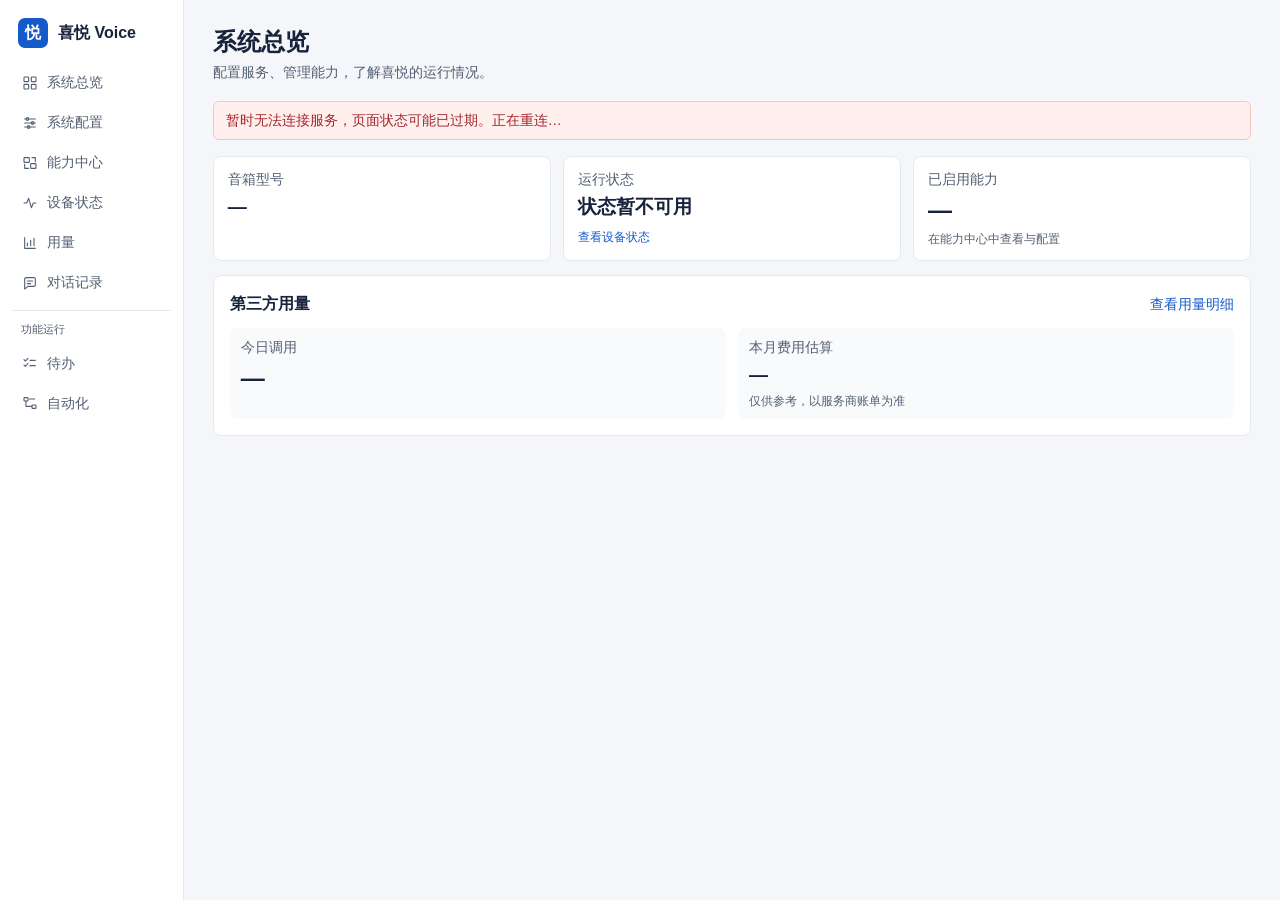
==== commit 457257fa: "feat: show live remote audio level and gain setting" ====
--- a/web/index.html
+++ b/web/index.html
@@ -363,12 +363,19 @@
         <div><p id="room-audio-status" role="status">正在读取状态</p><small id="room-audio-last" class="muted"></small></div>
         <button id="room-audio-play" type="button" class="primary" disabled>开始听音</button>
       </div>
+      <div class="room-audio-level">
+        <label for="room-audio-meter">输入电平</label>
+        <meter id="room-audio-meter" min="-90" max="0" value="-90"></meter>
+        <small id="room-audio-level" class="muted">等待读数</small>
+      </div>
       <form id="room-audio-form">
         <div class="field-grid room-audio-fields">
           <label class="room-audio-source">IP Webcam 收音地址<input id="room-audio-source" type="url" maxlength="500" autocomplete="off" placeholder="http://手机IP:端口/audio.wav"></label>
           <label>收音名称（可选）<input id="room-audio-name" type="text" maxlength="60" placeholder="例如卧室"></label>
           <label>播放音量 (%)<input id="room-audio-volume" type="number" min="0" max="100" step="1" value="70" required></label>
         </div>
+        <label class="check-label"><input id="room-audio-auto-gain" type="checkbox">自动增益</label>
+        <small class="muted">抬高较轻的声音并限制峰值，可能同时放大底噪。</small>
         <details id="room-audio-login">
           <summary>IP Webcam 用户名和密码（可选）</summary>
           <label>用户名<input id="room-audio-username" type="text" maxlength="128" autocomplete="off"></label>
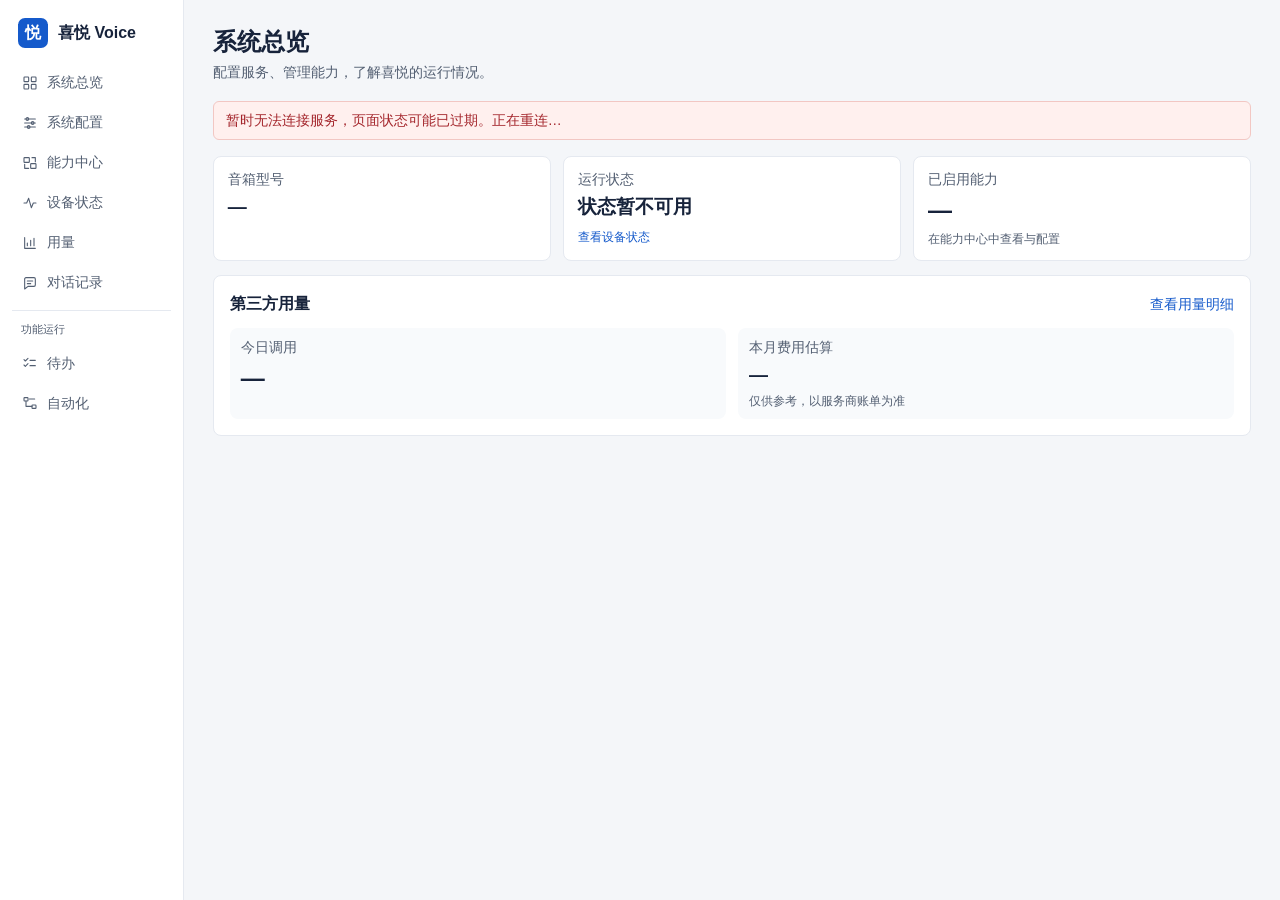
==== commit eae7e3b5: "feat: default remote listening to speech enhancement" ====
--- a/web/index.html
+++ b/web/index.html
@@ -374,8 +374,9 @@
           <label>收音名称（可选）<input id="room-audio-name" type="text" maxlength="60" placeholder="例如卧室"></label>
           <label>播放音量 (%)<input id="room-audio-volume" type="number" min="0" max="100" step="1" value="70" required></label>
         </div>
-        <label class="check-label"><input id="room-audio-auto-gain" type="checkbox">自动增益</label>
-        <small class="muted">抬高较轻的声音并限制峰值，可能同时放大底噪。</small>
+        <label class="check-label"><input id="room-audio-voice-enhancement" type="checkbox" checked>人声增强</label>
+        <small class="muted">压低持续底噪，提升较轻的声音并限制峰值。想保留轻微环境声时可关闭。</small>
+        <label id="room-audio-gain-option" class="check-label" hidden><input id="room-audio-auto-gain" type="checkbox">仅自动增益</label>
         <details id="room-audio-login">
           <summary>IP Webcam 用户名和密码（可选）</summary>
           <label>用户名<input id="room-audio-username" type="text" maxlength="128" autocomplete="off"></label>
